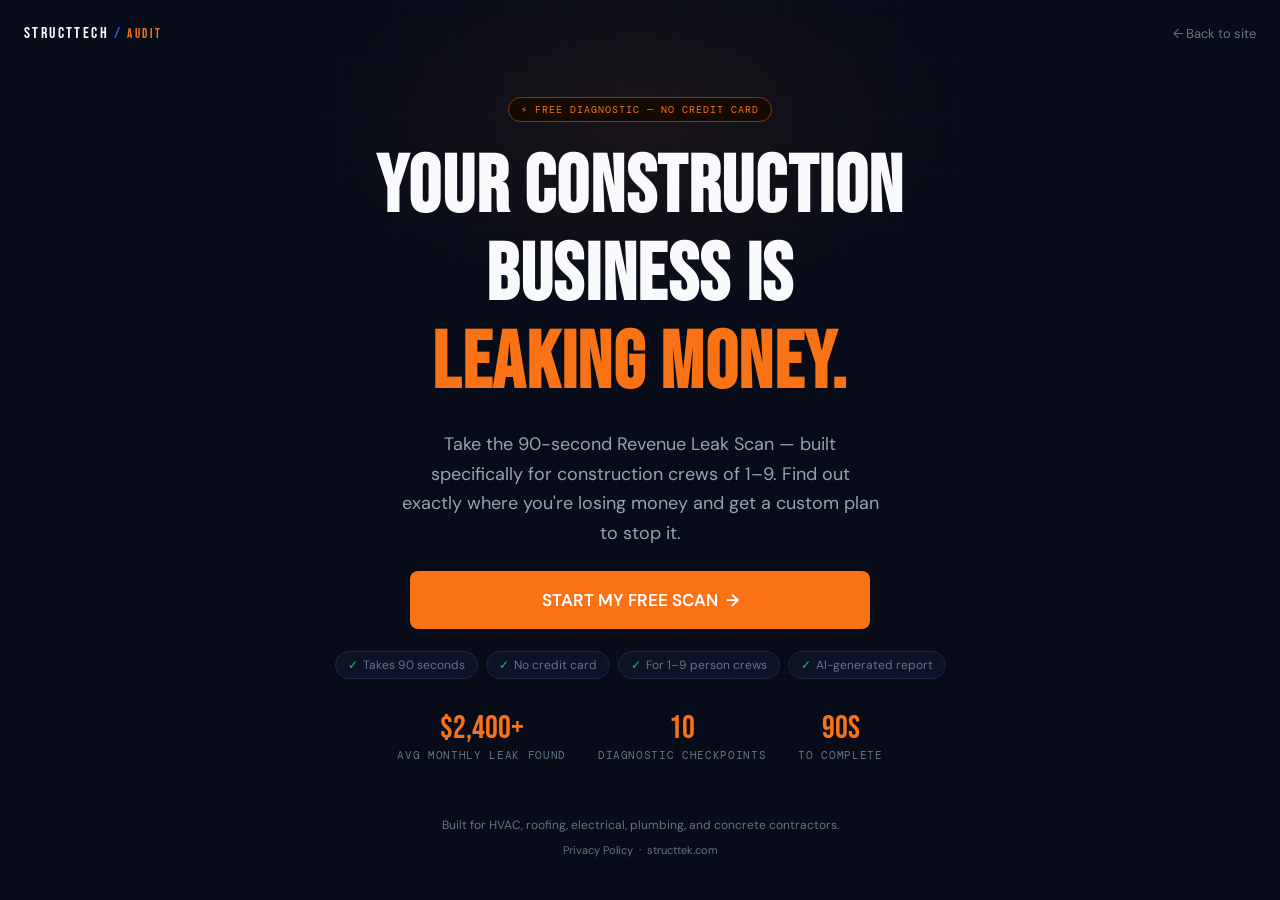
==== index.html @ 12fc1169 "Initial commit" ====
<!DOCTYPE html>
<html lang="en">
<head>
  <meta charset="UTF-8">
  <meta name="viewport" content="width=device-width, initial-scale=1.0, viewport-fit=cover">
  <title>Revenue Leak Scan™ | StructTech</title>
  <meta name="description" content="Find out exactly how much your construction business is leaking — and get a custom plan to stop it. 90-second diagnostic for crews of 1–9.">
  <meta property="og:title" content="Revenue Leak Scan™ | StructTech">
  <meta property="og:description" content="90-second diagnostic reveals exactly where your construction business is losing money.">
  <meta property="og:type" content="website">
  <meta property="og:url" content="https://audit.structtek.com">

  <link rel="preconnect" href="https://fonts.googleapis.com">
  <link rel="preconnect" href="https://fonts.gstatic.com" crossorigin>
  <link href="https://fonts.googleapis.com/css2?family=Bebas+Neue&family=DM+Mono:wght@400;500&family=DM+Sans:opsz,wght@9..40,400;9..40,500;9..40,600;9..40,700&display=swap" rel="stylesheet">
  <link rel="stylesheet" href="style.css">

  <!-- ===== META PIXEL — replace YOUR_PIXEL_ID ===== -->
  <script>
  !function(f,b,e,v,n,t,s){if(f.fbq)return;n=f.fbq=function(){n.callMethod?
  n.callMethod.apply(n,arguments):n.queue.push(arguments)};if(!f._fbq)f._fbq=n;
  n.push=n;n.loaded=!0;n.version='2.0';n.queue=[];t=b.createElement(e);t.async=!0;
  t.src=v;s=b.getElementsByTagName(e)[0];s.parentNode.insertBefore(t,s)}(window,
  document,'script','https://connect.facebook.net/en_US/fbevents.js');
  fbq('init', 'YOUR_PIXEL_ID');
  fbq('track', 'PageView');
  fbq('track', 'ViewContent', { content_name: 'Revenue Leak Scan', content_category: 'Diagnostic' });
  </script>
  <noscript><img height="1" width="1" style="display:none"
    src="https://www.facebook.com/tr?id=YOUR_PIXEL_ID&ev=PageView&noscript=1"/></noscript>

  <!-- ===== GA4 — replace YOUR_GA4_ID ===== -->
  <script async src="https://www.googletagmanager.com/gtag/js?id=YOUR_GA4_ID"></script>
  <script>
    window.dataLayer=window.dataLayer||[];
    function gtag(){dataLayer.push(arguments);}
    gtag('js',new Date()); gtag('config','YOUR_GA4_ID');
  </script>
</head>
<body>

<div class="hook-shell">

  <!-- Header -->
  <header class="hook-hd">
    <a href="https://structtek.com" class="st-logo">
      STRUCTTECH <span class="slash">/</span> <span class="sub">AUDIT</span>
    </a>
    <a href="https://structtek.com" style="font-size:13px;color:var(--muted)">← Back to site</a>
  </header>

  <!-- Main content -->
  <div class="hook-content">

    <span class="badge badge-orange">⚡ Free Diagnostic — No Credit Card</span>

    <h1 class="hook-headline">
      YOUR CONSTRUCTION<br>
      BUSINESS IS<br>
      <span class="text-orange">LEAKING MONEY.</span>
    </h1>

    <p class="hook-sub">
      Take the 90-second Revenue Leak Scan — built specifically for
      construction crews of 1–9. Find out exactly where you're losing money
      and get a custom plan to stop it.
    </p>

    <a href="scan.html" class="btn btn-orange btn-full" id="cta-btn" onclick="handleStart(event)">
      START MY FREE SCAN &nbsp;→
    </a>

    <div class="trust-pills">
      <span class="trust-pill"><span class="ck">✓</span> Takes 90 seconds</span>
      <span class="trust-pill"><span class="ck">✓</span> No credit card</span>
      <span class="trust-pill"><span class="ck">✓</span> For 1–9 person crews</span>
      <span class="trust-pill"><span class="ck">✓</span> AI-generated report</span>
    </div>

    <!-- Social proof row -->
    <div style="display:flex;gap:32px;justify-content:center;flex-wrap:wrap;margin-top:8px">
      <div style="text-align:center">
        <div style="font-family:var(--font-head);font-size:32px;color:var(--orange)">$2,400+</div>
        <div style="font-size:11px;color:var(--muted);font-family:var(--font-mono);letter-spacing:0.06em">AVG MONTHLY LEAK FOUND</div>
      </div>
      <div style="text-align:center">
        <div style="font-family:var(--font-head);font-size:32px;color:var(--orange)">10</div>
        <div style="font-size:11px;color:var(--muted);font-family:var(--font-mono);letter-spacing:0.06em">DIAGNOSTIC CHECKPOINTS</div>
      </div>
      <div style="text-align:center">
        <div style="font-family:var(--font-head);font-size:32px;color:var(--orange)">90s</div>
        <div style="font-size:11px;color:var(--muted);font-family:var(--font-mono);letter-spacing:0.06em">TO COMPLETE</div>
      </div>
    </div>

  </div><!-- /hook-content -->

  <!-- Footer -->
  <div class="hook-ft">
    <p>Built for HVAC, roofing, electrical, plumbing, and concrete contractors.</p>
    <p style="margin-top:6px">
      <a href="https://structtek.com/privacy-policy" style="color:var(--muted);font-size:11px">Privacy Policy</a>
      &nbsp;·&nbsp;
      <a href="https://structtek.com" style="color:var(--muted);font-size:11px">structtek.com</a>
    </p>
  </div>

</div><!-- /hook-shell -->

<script>
function handleStart(e) {
  e.preventDefault();
  localStorage.clear();
  if (typeof fbq !== 'undefined') {
    fbq('track', 'InitiateCheckout', { content_name: 'Revenue Leak Scan', content_category: 'Scan Start' });
  }
  if (typeof gtag !== 'undefined') {
    gtag('event', 'scan_started', { event_category: 'funnel' });
  }
  // Brief delay so pixel fires before nav
  setTimeout(function(){ window.location.href = 'scan.html'; }, 120);
}
</script>

</body>
</html>
---- style.css ----
/* ===================================================
   STRUCTTECH — REVENUE LEAK SCAN — SHARED STYLES
   =================================================== */

*, *::before, *::after { box-sizing: border-box; margin: 0; padding: 0; }

:root {
  --bg:          #080c18;
  --bg-card:     #0d1326;
  --bg-input:    #111827;
  --border:      #1a2744;
  --border-hl:   #2563eb;
  --blue:        #2563eb;
  --blue-hl:     #3b82f6;
  --orange:      #f97316;
  --orange-hl:   #fb923c;
  --white:       #f8fafc;
  --muted:       #64748b;
  --gray:        #94a3b8;
  --green:       #22c55e;
  --red:         #ef4444;
  --yellow:      #f59e0b;
  --font-head:   'Bebas Neue', Impact, sans-serif;
  --font-body:   'DM Sans', 'Inter', sans-serif;
  --font-mono:   'DM Mono', 'Courier New', monospace;
}

html, body { height: 100%; }
body {
  font-family: var(--font-body);
  background: var(--bg);
  color: var(--white);
  min-height: 100vh;
  -webkit-font-smoothing: antialiased;
  overflow-x: hidden;
}

h1, h2, h3 { font-family: var(--font-head); letter-spacing: 0.02em; line-height: 1.1; }
p { line-height: 1.6; }
a { color: var(--blue-hl); text-decoration: none; }

/* ── LOGO ── */
.st-logo {
  font-family: var(--font-head);
  font-size: 16px;
  letter-spacing: 0.15em;
  color: var(--white);
  text-decoration: none;
  display: flex;
  align-items: center;
  gap: 5px;
}
.st-logo .slash { color: var(--blue); }
.st-logo .sub   { color: var(--orange); font-size: 13px; }

/* ── BUTTONS ── */
.btn {
  display: inline-flex;
  align-items: center;
  justify-content: center;
  gap: 8px;
  font-family: var(--font-body);
  font-weight: 600;
  font-size: 17px;
  border: none;
  border-radius: 8px;
  cursor: pointer;
  text-decoration: none;
  transition: all 0.15s ease;
  padding: 18px 32px;
}
.btn-full { width: 100%; max-width: 460px; }
.btn-orange { background: var(--orange); color: #fff; }
.btn-orange:hover { background: var(--orange-hl); transform: translateY(-1px); box-shadow: 0 8px 24px rgba(249,115,22,0.3); }
.btn-orange:active { transform: translateY(0); }
.btn-blue { background: var(--blue); color: #fff; }
.btn-blue:hover { background: var(--blue-hl); transform: translateY(-1px); }
.btn-ghost {
  background: transparent;
  color: var(--gray);
  border: 1px solid var(--border);
  font-size: 14px;
  padding: 12px 24px;
  border-radius: 6px;
}
.btn-ghost:hover { border-color: var(--blue-hl); color: var(--white); }

/* ── BADGES ── */
.badge {
  display: inline-flex;
  align-items: center;
  gap: 6px;
  font-family: var(--font-mono);
  font-size: 10px;
  letter-spacing: 0.1em;
  text-transform: uppercase;
  padding: 5px 12px;
  border-radius: 20px;
  border: 1px solid;
}
.badge-blue   { color: var(--blue-hl);  border-color: #1d3a7a; background: #0a1529; }
.badge-orange { color: var(--orange);   border-color: #7c3a0a; background: #150a02; }
.badge-red    { color: var(--red);      border-color: #7a1d1d; background: #150303; }
.badge-yellow { color: var(--yellow);   border-color: #7a5a0a; background: #150f02; }
.badge-green  { color: var(--green);    border-color: #1d7a3a; background: #021508; }

/* ── TRUST PILLS ── */
.trust-pills { display: flex; flex-wrap: wrap; gap: 8px; justify-content: center; }
.trust-pill {
  display: flex; align-items: center; gap: 5px;
  font-size: 12px; color: var(--muted);
  background: var(--bg-card);
  border: 1px solid var(--border);
  border-radius: 20px;
  padding: 5px 12px;
}
.trust-pill .ck { color: var(--green); }

/* ── PROGRESS BAR ── */
.prog-wrap { width: 100%; background: var(--border); border-radius: 4px; height: 4px; overflow: hidden; }
.prog-fill { height: 100%; background: var(--orange); border-radius: 4px; transition: width 0.4s ease; }

/* ── ANSWER BUTTONS ── */
.answer-grid { display: flex; flex-direction: column; gap: 10px; width: 100%; max-width: 560px; margin: 0 auto; }
.answer-btn {
  display: flex; align-items: center; gap: 14px;
  padding: 16px 18px;
  background: var(--bg-card);
  border: 2px solid var(--border);
  border-radius: 10px;
  cursor: pointer; text-align: left;
  transition: all 0.12s ease;
  color: var(--white);
  font-family: var(--font-body);
  font-size: 15px; line-height: 1.4;
  width: 100%; min-height: 58px;
  -webkit-tap-highlight-color: transparent;
}
.answer-btn:hover  { border-color: var(--blue-hl); background: #0e1c36; }
.answer-btn.sel    { border-color: var(--orange); background: #1a0d02; }
.answer-letter {
  display: flex; align-items: center; justify-content: center;
  width: 30px; height: 30px; border-radius: 50%;
  background: var(--border);
  font-family: var(--font-mono); font-size: 11px; font-weight: 600; color: var(--gray);
  flex-shrink: 0; transition: all 0.12s ease;
}
.answer-btn:hover .answer-letter, .answer-btn.sel .answer-letter { background: var(--orange); color: #fff; }

/* ── LEAK CARDS ── */
.leak-card {
  background: var(--bg-card); border: 1px solid var(--border); border-radius: 10px;
  padding: 16px 18px; display: flex; align-items: flex-start; gap: 14px;
  width: 100%;
}
.leak-icon { font-size: 20px; flex-shrink: 0; margin-top: 2px; }
.leak-title { font-weight: 600; font-size: 14px; margin-bottom: 4px; color: var(--white); }
.leak-body  { font-size: 13px; color: var(--gray); line-height: 1.5; }
.leak-card.locked .leak-body { filter: blur(5px); user-select: none; color: var(--gray); }
.lock-label { font-size: 11px; color: var(--muted); margin-top: 4px; font-style: italic; }

/* ── EMAIL FORM ── */
.email-form { display: flex; flex-direction: column; gap: 10px; width: 100%; max-width: 460px; }
.email-form input {
  width: 100%;
  background: var(--bg-input); border: 2px solid var(--border); border-radius: 8px;
  color: var(--white); font-family: var(--font-body); font-size: 16px;
  padding: 14px 16px; outline: none; transition: border-color 0.15s;
}
.email-form input:focus { border-color: var(--blue-hl); }
.email-form input::placeholder { color: var(--muted); }

/* ── SCORE RING ── */
.score-ring-wrap { display: flex; flex-direction: column; align-items: center; }
.score-ring { position: relative; width: 160px; height: 160px; }
.score-ring svg { transform: rotate(-90deg); }
.ring-bg   { fill: none; stroke: var(--border); stroke-width: 14; }
.ring-fill { fill: none; stroke-width: 14; stroke-linecap: round; transition: stroke-dashoffset 1.6s cubic-bezier(.4,0,.2,1); }
.ring-text {
  position: absolute; inset: 0;
  display: flex; flex-direction: column; align-items: center; justify-content: center;
  font-family: var(--font-head); font-size: 46px; line-height: 1;
}
.ring-sub { font-family: var(--font-mono); font-size: 9px; color: var(--muted); letter-spacing: 0.1em; text-transform: uppercase; margin-top: 4px; }

/* ── STAT BOXES ── */
.stat-boxes { display: grid; grid-template-columns: 1fr 1fr; gap: 12px; width: 100%; max-width: 460px; }
.stat-box { background: var(--bg-card); border: 1px solid var(--border); border-radius: 10px; padding: 16px; text-align: center; }
.stat-box-val { font-family: var(--font-head); font-size: 28px; line-height: 1; }
.stat-box-lbl { font-size: 11px; color: var(--muted); margin-top: 4px; font-family: var(--font-mono); letter-spacing: 0.06em; }

/* ── DIVIDER ── */
.div { width: 100%; height: 1px; background: var(--border); margin: 24px 0; }

/* ── PAGE SHELL ── */
.page {
  min-height: 100vh;
  display: flex; flex-direction: column;
  align-items: center;
  padding: 24px 20px 60px;
}
.page-hd {
  width: 100%; max-width: 640px;
  display: flex; align-items: center; justify-content: space-between;
  margin-bottom: 32px;
}
.page-bd {
  flex: 1; width: 100%; max-width: 640px;
  display: flex; flex-direction: column; align-items: center;
  gap: 20px;
}

/* ── TEXT UTILS ── */
.text-orange { color: var(--orange); }
.text-blue   { color: var(--blue-hl); }
.text-muted  { color: var(--muted); }
.text-green  { color: var(--green); }
.text-red    { color: var(--red); }
.text-center { text-align: center; }
.w-full      { width: 100%; }
.max-460     { max-width: 460px; width: 100%; }

/* ── HOOK PAGE SPECIFIC ── */
.hook-shell {
  min-height: 100vh; display: flex; flex-direction: column; padding: 24px 24px 40px;
  position: relative; overflow: hidden;
}
.hook-shell::before {
  content: ''; position: absolute; inset: 0; pointer-events: none;
  background-image:
    linear-gradient(rgba(37,99,235,0.035) 1px, transparent 1px),
    linear-gradient(90deg, rgba(37,99,235,0.035) 1px, transparent 1px);
  background-size: 56px 56px;
}
.hook-shell::after {
  content: ''; position: absolute; top: -80px; left: 50%; transform: translateX(-50%);
  width: 700px; height: 400px; pointer-events: none;
  background: radial-gradient(ellipse at center, rgba(249,115,22,0.07) 0%, transparent 70%);
}
.hook-hd { display: flex; align-items: center; justify-content: space-between; position: relative; z-index: 1; }
.hook-content {
  flex: 1; display: flex; flex-direction: column; align-items: center; justify-content: center;
  text-align: center; gap: 22px; position: relative; z-index: 1; padding: 20px 0;
}
.hook-headline { font-size: clamp(44px, 11vw, 72px); max-width: 680px; }
.hook-sub { font-size: clamp(15px, 3.5vw, 18px); color: var(--gray); max-width: 480px; line-height: 1.65; }
.hook-ft { text-align: center; position: relative; z-index: 1; }
.hook-ft p { font-size: 12px; color: var(--muted); }

/* ── BRIDGE / GENERATING ── */
.gen-bar-wrap { width: 100%; max-width: 380px; background: var(--border); border-radius: 4px; height: 6px; overflow: hidden; }
.gen-bar { height: 100%; background: linear-gradient(90deg, var(--blue), var(--orange)); border-radius: 4px; transition: width 1s linear; }

.stat-row { display: flex; gap: 24px; justify-content: center; flex-wrap: wrap; }
.stat-item { text-align: center; }
.stat-num { font-family: var(--font-head); font-size: 36px; color: var(--orange); }
.stat-lbl { font-size: 12px; color: var(--muted); font-family: var(--font-mono); letter-spacing: 0.05em; }

/* ── ANIMATIONS ── */
@keyframes fadeUp { from { opacity: 0; transform: translateY(14px); } to { opacity: 1; transform: translateY(0); } }
@keyframes slideIn { from { opacity: 0; transform: translateX(18px); } to { opacity: 1; transform: translateX(0); } }
@keyframes pulse { 0%,100% { opacity: 1; } 50% { opacity: 0.45; } }
.anim-up   { animation: fadeUp  0.4s ease forwards; }
.anim-in   { animation: slideIn 0.3s ease forwards; }
.anim-pulse { animation: pulse 1.8s ease infinite; }

/* ── RESPONSIVE ── */
@media (min-width: 600px) {
  .stat-boxes { max-width: 500px; }
  .hook-headline { font-size: clamp(52px, 9vw, 80px); }
}
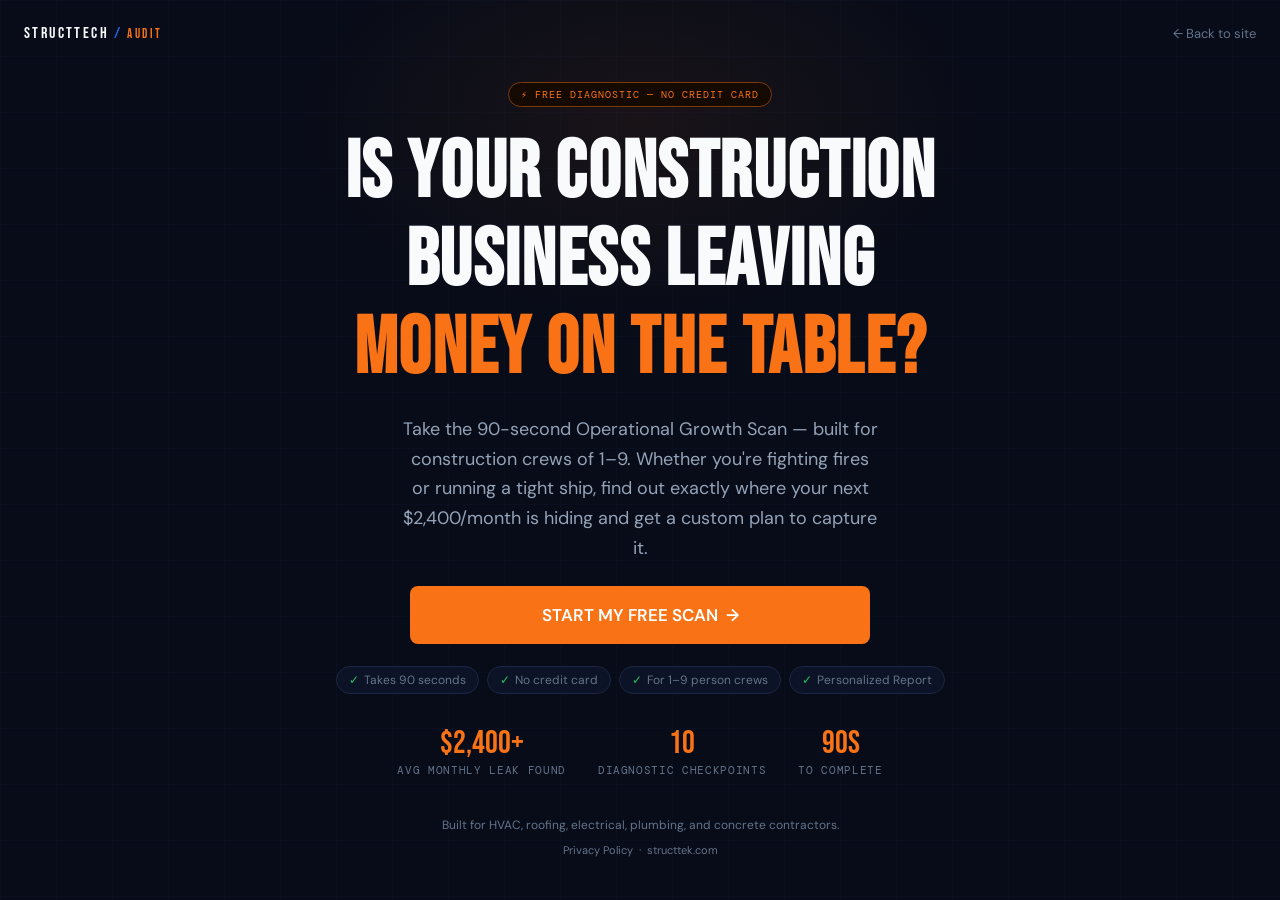
==== commit 4486c806: "Update index and results HTML, add report prompt" ====
--- a/index.html
+++ b/index.html
@@ -15,26 +15,26 @@
   <link href="https://fonts.googleapis.com/css2?family=Bebas+Neue&family=DM+Mono:wght@400;500&family=DM+Sans:opsz,wght@9..40,400;9..40,500;9..40,600;9..40,700&display=swap" rel="stylesheet">
   <link rel="stylesheet" href="style.css">
 
-  <!-- ===== META PIXEL — replace YOUR_PIXEL_ID ===== -->
+  <!-- ===== META PIXEL ===== -->
   <script>
   !function(f,b,e,v,n,t,s){if(f.fbq)return;n=f.fbq=function(){n.callMethod?
   n.callMethod.apply(n,arguments):n.queue.push(arguments)};if(!f._fbq)f._fbq=n;
   n.push=n;n.loaded=!0;n.version='2.0';n.queue=[];t=b.createElement(e);t.async=!0;
   t.src=v;s=b.getElementsByTagName(e)[0];s.parentNode.insertBefore(t,s)}(window,
   document,'script','https://connect.facebook.net/en_US/fbevents.js');
-  fbq('init', 'YOUR_PIXEL_ID');
+  fbq('init', '860379453656696');
   fbq('track', 'PageView');
   fbq('track', 'ViewContent', { content_name: 'Revenue Leak Scan', content_category: 'Diagnostic' });
   </script>
   <noscript><img height="1" width="1" style="display:none"
-    src="https://www.facebook.com/tr?id=YOUR_PIXEL_ID&ev=PageView&noscript=1"/></noscript>
+    src="https://www.facebook.com/tr?id=860379453656696&ev=PageView&noscript=1"/></noscript>
 
-  <!-- ===== GA4 — replace YOUR_GA4_ID ===== -->
-  <script async src="https://www.googletagmanager.com/gtag/js?id=YOUR_GA4_ID"></script>
+  <!-- ===== GA4 ===== -->
+  <script async src="https://www.googletagmanager.com/gtag/js?id=G-6C8CH33C4C"></script>
   <script>
     window.dataLayer=window.dataLayer||[];
     function gtag(){dataLayer.push(arguments);}
-    gtag('js',new Date()); gtag('config','YOUR_GA4_ID');
+    gtag('js',new Date()); gtag('config','G-6C8CH33C4C');
   </script>
 </head>
 <body>
@@ -55,15 +55,16 @@
     <span class="badge badge-orange">⚡ Free Diagnostic — No Credit Card</span>
 
     <h1 class="hook-headline">
-      YOUR CONSTRUCTION<br>
-      BUSINESS IS<br>
-      <span class="text-orange">LEAKING MONEY.</span>
+      IS YOUR CONSTRUCTION<br>
+      BUSINESS LEAVING<br>
+      <span class="text-orange">MONEY ON THE TABLE?</span>
     </h1>
 
     <p class="hook-sub">
-      Take the 90-second Revenue Leak Scan — built specifically for
-      construction crews of 1–9. Find out exactly where you're losing money
-      and get a custom plan to stop it.
+      Take the 90-second Operational Growth Scan — built for construction
+      crews of 1–9. Whether you're fighting fires or running a tight ship,
+      find out exactly where your next $2,400/month is hiding
+      and get a custom plan to capture it.
     </p>
 
     <a href="scan.html" class="btn btn-orange btn-full" id="cta-btn" onclick="handleStart(event)">
@@ -74,7 +75,7 @@
       <span class="trust-pill"><span class="ck">✓</span> Takes 90 seconds</span>
       <span class="trust-pill"><span class="ck">✓</span> No credit card</span>
       <span class="trust-pill"><span class="ck">✓</span> For 1–9 person crews</span>
-      <span class="trust-pill"><span class="ck">✓</span> AI-generated report</span>
+      <span class="trust-pill"><span class="ck">✓</span> Personalized Report</span>
     </div>
 
     <!-- Social proof row -->
